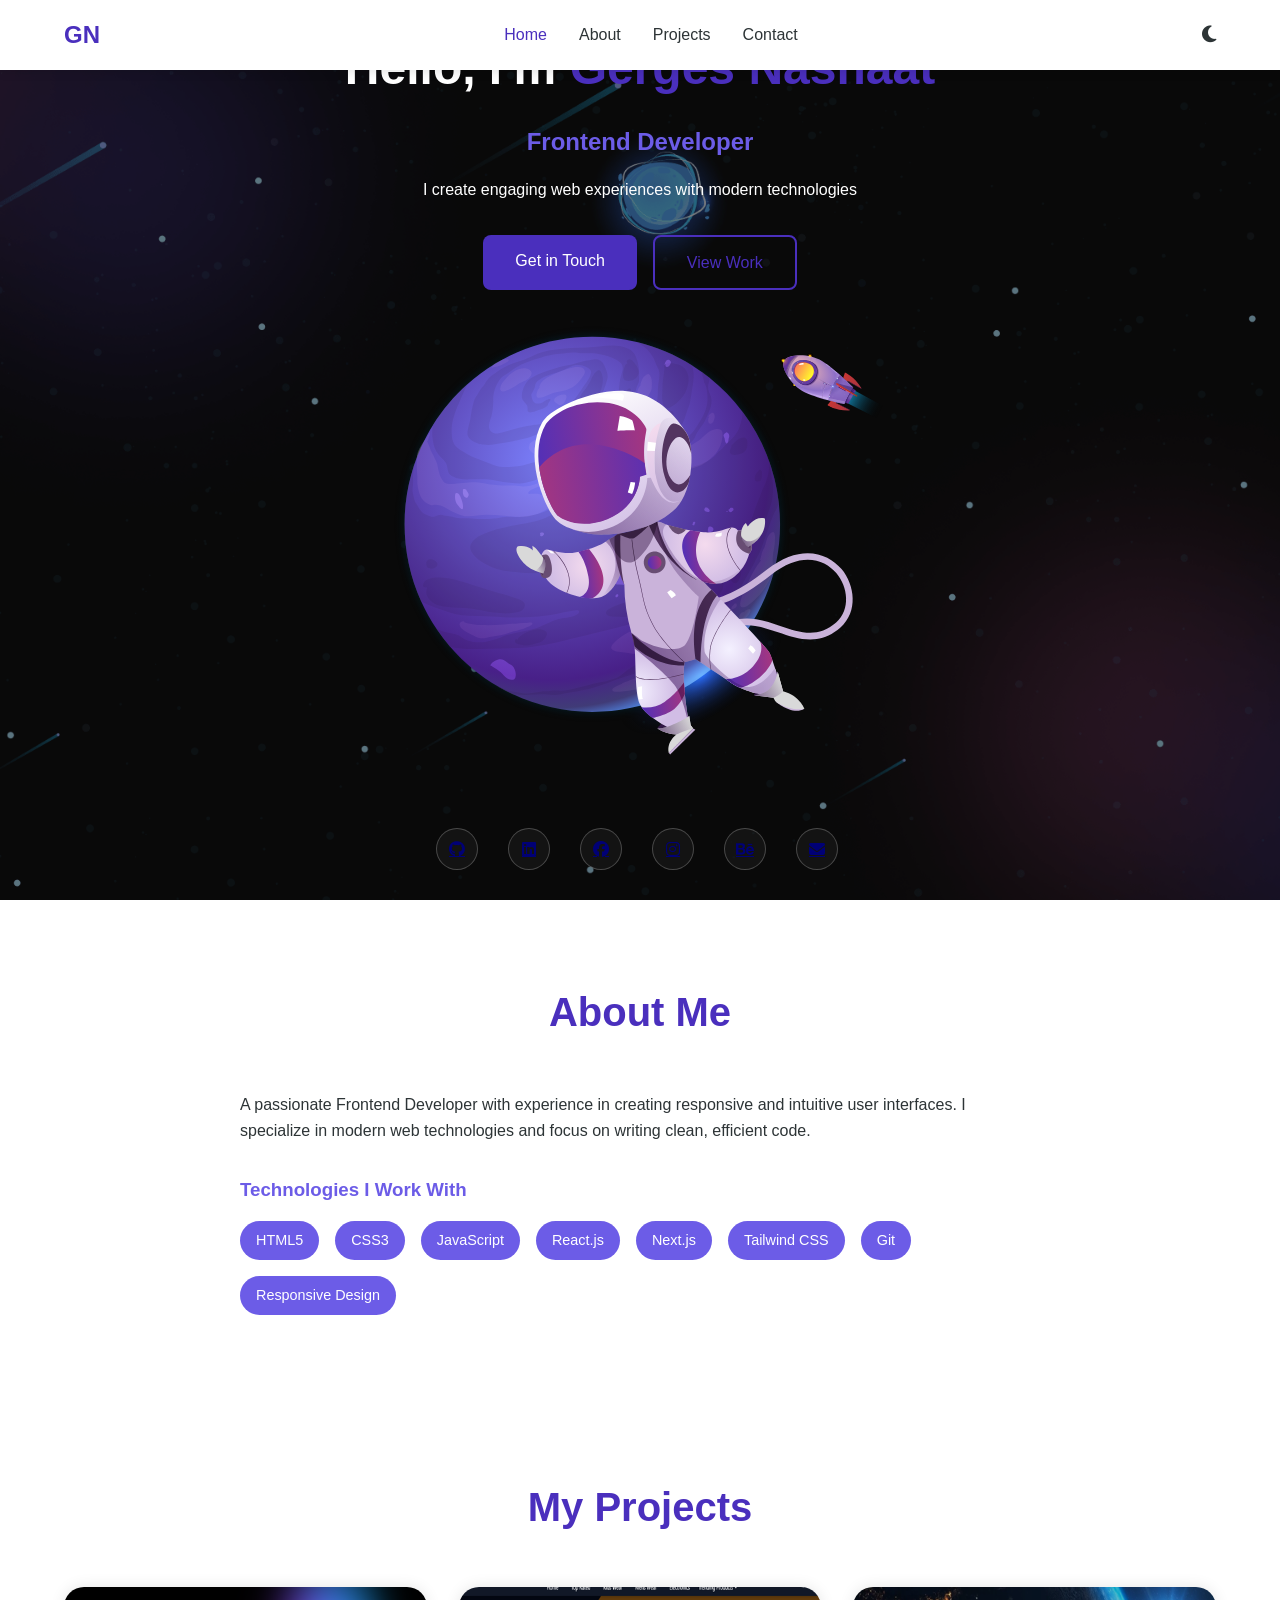
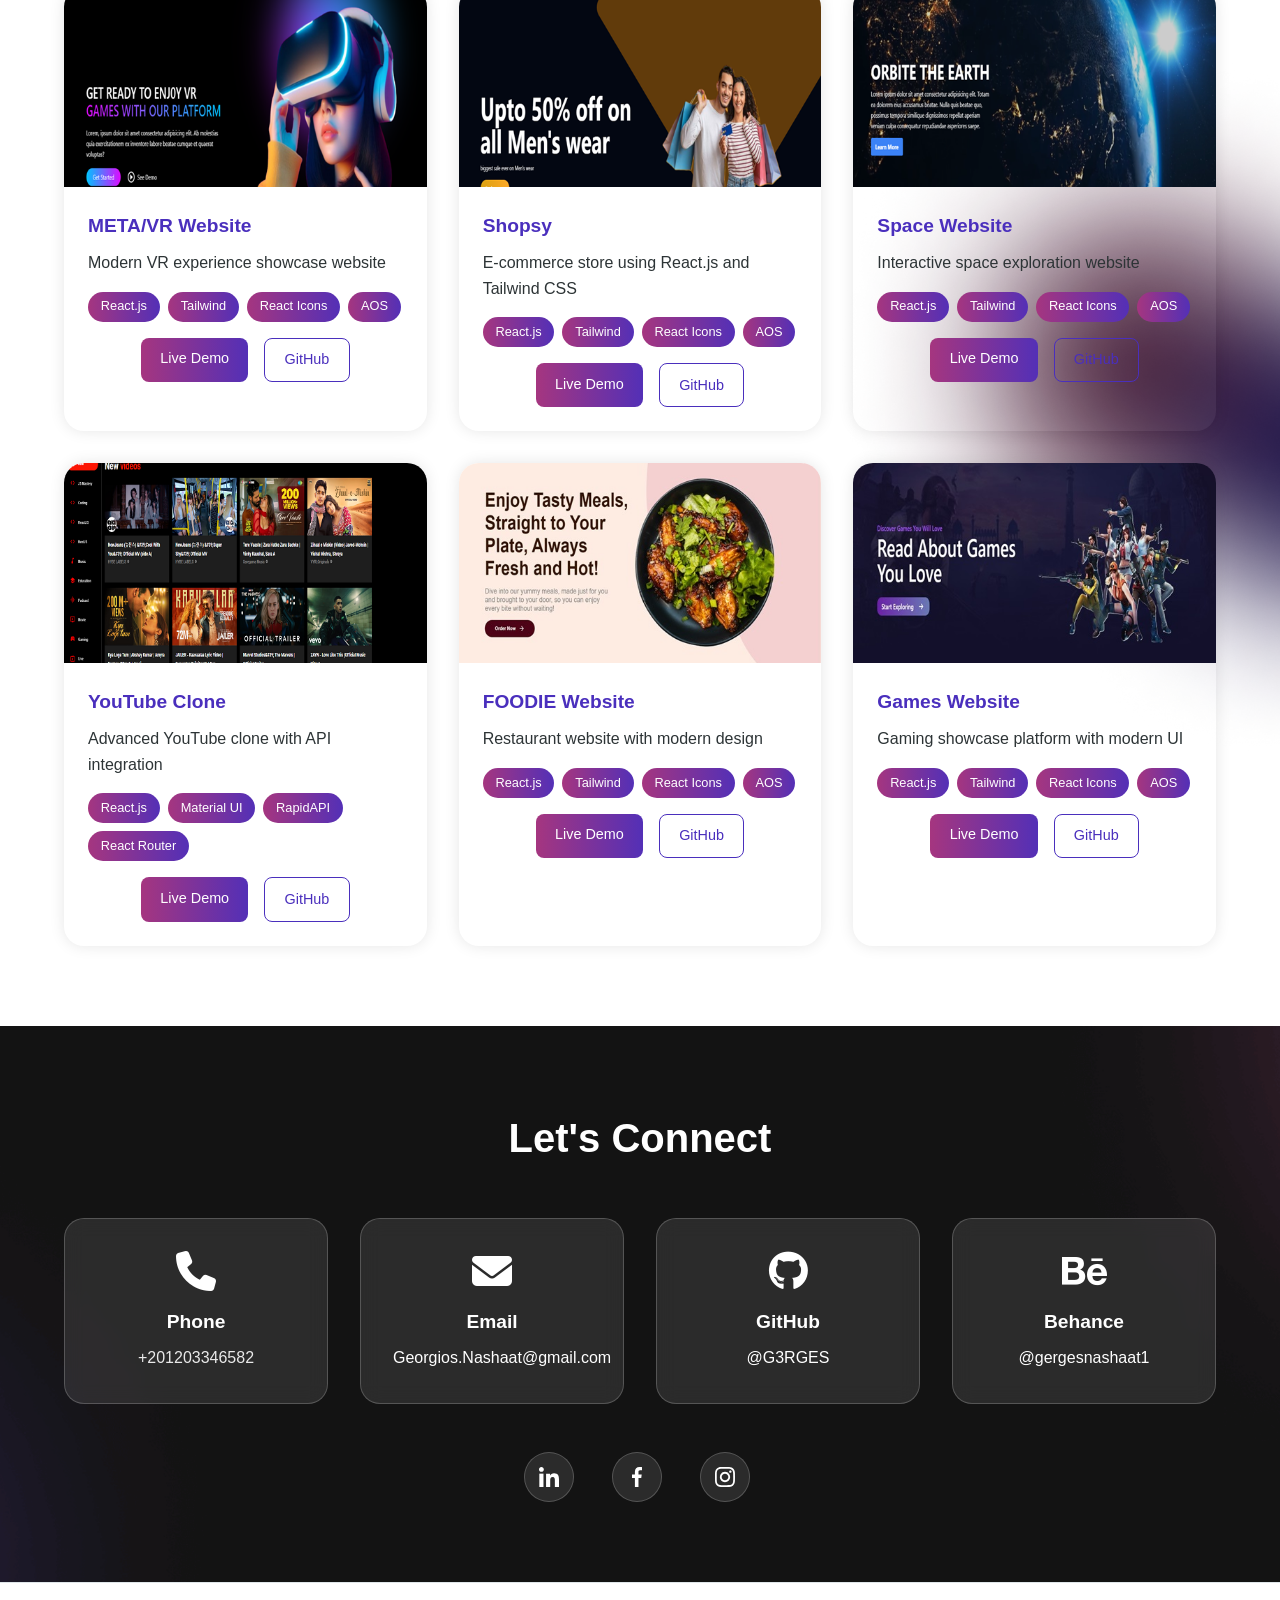
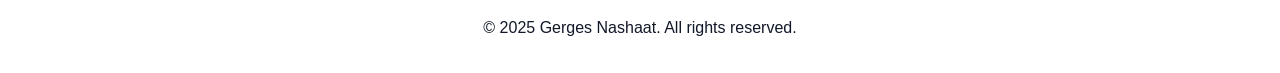
==== index.html @ 2df286c9 "ADD files" ====
<!DOCTYPE html>
<html lang="en">
  <head>
    <meta charset="UTF-8" />
    <meta name="viewport" content="width=device-width, initial-scale=1.0" />
    <title>Gerges Nashaat - Portfolio</title>
    <!-- CSS Files -->
    <link rel="stylesheet" href="css/styles.css" />
    <link rel="stylesheet" href="css/animations.css" />
    <!-- Font Awesome -->
    <link
      rel="stylesheet"
      href="https://cdnjs.cloudflare.com/ajax/libs/font-awesome/6.4.0/css/all.min.css"
    />
    <!-- Google Fonts -->
    <link
      href="https://fonts.googleapis.com/css2?family=Poppins:wght@400;500;600;700&display=swap"
      rel="stylesheet"
    />
  </head>
  <body>
    <!-- Navigation -->
    <nav class="navbar">
      <div class="nav-brand">GN</div>
      <div class="nav-menu">
        <a href="#home" class="nav-link active">Home</a>
        <a href="#about" class="nav-link">About</a>
        <a href="#projects" class="nav-link">Projects</a>
        <a href="#contact" class="nav-link">Contact</a>
      </div>
      <div class="theme-toggle">
        <i class="fas fa-moon"></i>
      </div>
    </nav>

    <!-- Hero Section -->
    <section id="home" class="hero">
      <div class="hero-content">
        <h1>Hello, I'm <span class="highlight">Gerges Nashaat</span></h1>
        <h2>Frontend Developer</h2>
        <p>I create engaging web experiences with modern technologies</p>
        <div class="cta-buttons">
          <a href="#contact" class="btn primary">Get in Touch</a>
          <a href="#projects" class="btn secondary">View Work</a>
        </div>
      </div>
      <div class="hero-image">
        <img src="assets/img/header-img.svg" alt="Hero Illustration" />
      </div>
      <div class="social-links">
        <a
          href="https://github.com/G3RGES"
          target="_blank"
          rel="noopener noreferrer"
        >
          <i class="fab fa-github"></i>
        </a>
        <a
          href="https://www.linkedin.com/in/gergesnashaat/"
          target="_blank"
          rel="noopener noreferrer"
        >
          <i class="fab fa-linkedin"></i>
        </a>
        <a
          href="https://www.facebook.com/gerges.nashaat.95"
          target="_blank"
          rel="noopener noreferrer"
        >
          <i class="fab fa-facebook"></i>
        </a>
        <a
          href="https://www.instagram.com/gergesnashaat/"
          target="_blank"
          rel="noopener noreferrer"
        >
          <i class="fab fa-instagram"></i>
        </a>
        <a
          href="https://www.behance.net/gergesnashaat1"
          target="_blank"
          rel="noopener noreferrer"
        >
          <i class="fab fa-behance"></i>
        </a>
        <a href="mailto:Georgios.Nashaat@gmail.com">
          <i class="fas fa-envelope"></i>
        </a>
      </div>
    </section>

    <!-- About Section -->
    <section id="about" class="about">
      <h2 class="section-title">About Me</h2>
      <div class="about-content">
        <div class="about-text">
          <p>
            A passionate Frontend Developer with experience in creating
            responsive and intuitive user interfaces. I specialize in modern web
            technologies and focus on writing clean, efficient code.
          </p>
          <div class="skills">
            <div class="skill-category">
              <h3>Technologies I Work With</h3>
              <div class="skill-items">
                <span class="skill-item">HTML5</span>
                <span class="skill-item">CSS3</span>
                <span class="skill-item">JavaScript</span>
                <span class="skill-item">React.js</span>
                <span class="skill-item">Next.js</span>
                <span class="skill-item">Tailwind CSS</span>
                <span class="skill-item">Git</span>
                <span class="skill-item">Responsive Design</span>
              </div>
            </div>
          </div>
        </div>
      </div>
    </section>

    <!-- Projects Section -->
    <section id="projects" class="projects">
      <h2 class="section-title">My Projects</h2>
      <div class="project-grid">
        <!-- Project cards will be dynamically added here -->
      </div>
    </section>

    <!-- Contact Section -->
    <section id="contact" class="contact">
      <h2 class="section-title">Let's Connect</h2>
      <div class="contact-content">
        <div class="contact-grid">
          <div class="contact-card">
            <i class="fas fa-phone"></i>
            <h3>Phone</h3>
            <p>+201203346582</p>
          </div>
          <div class="contact-card">
            <i class="fas fa-envelope"></i>
            <h3>Email</h3>
            <a href="mailto:Georgios.Nashaat@gmail.com"
              >Georgios.Nashaat@gmail.com</a
            >
          </div>
          <div class="contact-card">
            <i class="fab fa-github"></i>
            <h3>GitHub</h3>
            <a
              href="https://github.com/G3RGES"
              target="_blank"
              rel="noopener noreferrer"
              >@G3RGES</a
            >
          </div>
          <div class="contact-card">
            <i class="fab fa-behance"></i>
            <h3>Behance</h3>
            <a
              href="https://www.behance.net/gergesnashaat1"
              target="_blank"
              rel="noopener noreferrer"
              >@gergesnashaat1</a
            >
          </div>
        </div>
        <div
          class="social-links"
          style="margin-top: 3rem; justify-content: center"
        >
          <a
            href="https://www.linkedin.com/in/gergesnashaat/"
            target="_blank"
            rel="noopener noreferrer"
          >
            <img src="assets/img/nav-icon1.svg" alt="LinkedIn" />
          </a>
          <a
            href="https://www.facebook.com/gerges.nashaat.95"
            target="_blank"
            rel="noopener noreferrer"
          >
            <img src="assets/img/nav-icon2.svg" alt="Facebook" />
          </a>
          <a
            href="https://www.instagram.com/gergesnashaat/"
            target="_blank"
            rel="noopener noreferrer"
          >
            <img src="assets/img/nav-icon3.svg" alt="Instagram" />
          </a>
        </div>
      </div>
    </section>

    <!-- Footer -->
    <footer class="footer">
      <div class="footer-content">
        <p>&copy; 2025 Gerges Nashaat. All rights reserved.</p>
      </div>
    </footer>

    <!-- JavaScript Files -->
    <script src="js/main.js"></script>
    <script src="js/animations.js"></script>
    <script src="js/projects.js"></script>
  </body>
</html>
---- css/styles.css ----
/* Base Styles */
:root {
  --primary-color: #4a2fbd;
  --secondary-color: #aa367c;
  --text-color: #2d3436;
  --bg-color: #ffffff;
  --accent-color: #6c5ce7;
  --border-color: #dfe6e9;
  --gradient: linear-gradient(90.21deg, #aa367c -5.91%, #4a2fbd 111.58%);
  --hover-color: #a29bfe;
  --transition: all 0.3s ease;
} /* Dark Theme Colors */
[data-theme="dark"] {
  --primary-color: #818cf8;
  --secondary-color: #6366f1;
  --text-color: #f3f4f6;
  --bg-color: #111827;
  --accent-color: #4f46e5;
  --border-color: #374151;
}

* {
  margin: 0;
  padding: 0;
  box-sizing: border-box;
}

html {
  scroll-behavior: smooth;
}

body {
  font-family: "Inter", sans-serif;
  line-height: 1.6;
  color: var(--text-color);
  background-color: var(--bg-color);
  transition: var(--transition);
}

/* Navigation */
.navbar {
  position: fixed;
  top: 0;
  width: 100%;
  display: flex;
  justify-content: space-between;
  align-items: center;
  padding: 1rem 5%;
  background-color: var(--bg-color);
  box-shadow: 0 2px 10px rgba(0, 0, 0, 0.1);
  z-index: 1000;
}

.nav-brand {
  font-size: 1.5rem;
  font-weight: 700;
  color: var(--primary-color);
}

.nav-menu {
  display: flex;
  gap: 2rem;
}

.nav-link {
  text-decoration: none;
  color: var(--text-color);
  font-weight: 500;
  transition: var(--transition);
}

.nav-link:hover,
.nav-link.active {
  color: var(--primary-color);
}

.theme-toggle {
  cursor: pointer;
  font-size: 1.2rem;
}

/* Hero Section */
.hero {
  min-height: 100vh;
  display: flex;
  flex-direction: column;
  justify-content: center;
  align-items: center;
  padding: 0 5%;
  text-align: center;
  background-image: url("../assets/img/banner-bg.png");
  background-position: top center;
  background-size: cover;
  background-repeat: no-repeat;
  position: relative;
}

.hero::before {
  content: "";
  position: absolute;
  top: 0;
  left: 0;
  right: 0;
  bottom: 0;
  background: rgba(0, 0, 0, 0.5);
  z-index: 1;
}

.hero-content {
  position: relative;
  z-index: 2;
  color: white;
}

.hero-image {
  position: relative;
  z-index: 2;
  margin-top: 2rem;
  max-width: 500px;
  animation: floatAnimation 3s ease-in-out infinite;
}

.hero-image img {
  width: 100%;
  height: auto;
}

@keyframes floatAnimation {
  0% {
    transform: translateY(0);
  }
  50% {
    transform: translateY(-20px);
  }
  100% {
    transform: translateY(0);
  }
}

.hero-content h1 {
  font-size: 3rem;
  margin-bottom: 1rem;
}

.hero-content h2 {
  font-size: 1.5rem;
  color: var(--accent-color);
  margin-bottom: 1rem;
}

.highlight {
  color: var(--primary-color);
}

.cta-buttons {
  margin-top: 2rem;
  display: flex;
  gap: 1rem;
  justify-content: center;
}

.btn {
  padding: 0.8rem 2rem;
  border-radius: 8px;
  text-decoration: none;
  font-weight: 500;
  transition: var(--transition);
}

.btn.primary {
  background-color: var(--primary-color);
  color: white;
}

.btn.secondary {
  background-color: transparent;
  border: 2px solid var(--primary-color);
  color: var(--primary-color);
}

.btn:hover {
  transform: translateY(-2px);
}

.social-links {
  margin-top: 3rem;
  display: flex;
  gap: 1.5rem;
}

.social-links a {
  width: 42px;
  height: 42px;
  background: rgba(217, 217, 217, 0.1);
  display: flex;
  align-items: center;
  justify-content: center;
  border-radius: 50%;
  margin-right: 6px;
  border: 1px solid rgba(255, 255, 255, 0.5);
  transition: var(--transition);
}

.social-links a img {
  width: 50%;
  filter: brightness(0) invert(1);
  transition: var(--transition);
}

.social-links a:hover {
  background: black;
  color: #111827;
  transform: translateY(-2px);
}

.social-links a:hover img {
  filter: brightness(0);
}

/* About Section */
.about {
  padding: 5rem 5%;
}

.section-title {
  font-size: 2.5rem;
  text-align: center;
  margin-bottom: 3rem;
  color: var(--primary-color);
}

.about-content {
  max-width: 800px;
  margin: 0 auto;
}

.skills {
  margin-top: 2rem;
}

.skill-category h3 {
  margin-bottom: 1rem;
  color: var(--accent-color);
}

.skill-items {
  display: flex;
  flex-wrap: wrap;
  gap: 1rem;
}

.skill-item {
  background-color: var(--accent-color);
  color: white;
  padding: 0.5rem 1rem;
  border-radius: 20px;
  font-size: 0.9rem;
}

/* Projects Section */
.projects {
  padding: 5rem 5%;
  background-color: var(--bg-color);
  background-image: url("../assets/img/color-sharp2.png");
  background-position: right center;
  background-repeat: no-repeat;
  background-size: 35% auto;
}

.project-grid {
  display: grid;
  grid-template-columns: repeat(auto-fit, minmax(300px, 1fr));
  gap: 2rem;
  max-width: 1200px;
  margin: 0 auto;
}

.project-card {
  background: rgba(255, 255, 255, 0.05);
  border-radius: 20px;
  overflow: hidden;
  box-shadow: 0 0 15px rgba(0, 0, 0, 0.1);
  transition: var(--transition);
}

.project-image {
  position: relative;
  overflow: hidden;
  height: 200px;
}

.project-image img {
  width: 100%;
  height: 100%;
  object-fit: cover;
  transition: transform 0.5s ease;
}

.project-card:hover .project-image img {
  transform: scale(1.1);
}

.project-info {
  padding: 1.5rem;
}

.project-info h3 {
  color: var(--primary-color);
  margin-bottom: 0.5rem;
  font-size: 1.2rem;
}

.project-technologies {
  display: flex;
  flex-wrap: wrap;
  gap: 0.5rem;
  margin: 1rem 0;
}

.tech-tag {
  background: var(--gradient);
  color: white;
  padding: 0.3rem 0.8rem;
  border-radius: 15px;
  font-size: 0.8rem;
}

.project-links {
  display: flex;
  gap: 1rem;
  margin-top: 1rem;
  justify-content: center;
}

.project-links .btn {
  font-size: 0.9rem;
  padding: 0.6rem 1.2rem;
}

.project-links .btn.primary {
  background: var(--gradient);
  border: none;
}

.project-links .btn.secondary {
  border: 1px solid var(--primary-color);
  color: var(--primary-color);
}

.project-links .btn:hover {
  opacity: 0.9;
  transform: translateY(-2px);
  box-shadow: 0 5px 15px rgba(0, 0, 0, 0.1);
}

.hover-lift {
  transition: transform 0.3s ease;
}

.hover-lift:hover {
  transform: translateY(-10px);
}

/* Contact Section */
.contact {
  padding: 5rem 5%;
  background: var(--gradient);
  color: white;
  position: relative;
  overflow: hidden;
  background-image: url("../assets/img/footer-bg.png");
  background-position: center;
  background-size: cover;
  background-repeat: no-repeat;
}

.contact::before {
  content: "";
  position: absolute;
  top: 0;
  left: 0;
  width: 100%;
  height: 100%;
  background: rgba(0, 0, 0, 0.1);
  z-index: 1;
}

.contact .section-title {
  position: relative;
  z-index: 2;
  color: white;
}

.contact-content {
  position: relative;
  z-index: 2;
  max-width: 1200px;
  margin: 0 auto;
}

.contact-grid {
  display: grid;
  grid-template-columns: repeat(auto-fit, minmax(250px, 1fr));
  gap: 2rem;
  margin-top: 3rem;
}

.contact-card {
  background: rgba(255, 255, 255, 0.1);
  backdrop-filter: blur(10px);
  padding: 2rem;
  border-radius: 20px;
  text-align: center;
  transition: var(--transition);
  border: 1px solid rgba(255, 255, 255, 0.2);
}

.contact-card:hover {
  transform: translateY(-10px);
  background: rgba(255, 255, 255, 0.2);
  box-shadow: 0 10px 30px rgba(0, 0, 0, 0.1);
}

.contact-card i {
  font-size: 2.5rem;
  margin-bottom: 1rem;
  color: white;
}

.contact-card h3 {
  margin-bottom: 0.5rem;
  color: white;
  font-size: 1.2rem;
}

.contact-card a {
  color: white;
  text-decoration: none;
  transition: var(--transition);
}

.contact-card a:hover {
  color: var(--accent-color);
}

.contact-card p {
  color: rgba(255, 255, 255, 0.9);
}

.contact .social-links {
  margin-top: 3rem;
  display: flex;
  justify-content: center;
  gap: 2rem;
}

.contact .social-links a {
  color: white;
  font-size: 1.8rem;
  transition: var(--transition);
  width: 50px;
  height: 50px;
  display: flex;
  align-items: center;
  justify-content: center;
  border-radius: 50%;
  background: rgba(255, 255, 255, 0.1);
  border: 1px solid rgba(255, 255, 255, 0.2);
}

.contact .social-links a img {
  width: 20px;
  height: 20px;
  filter: brightness(0) invert(1);
  transition: var(--transition);
}

.contact .social-links a:hover {
  /* background: white; */
  color: #111827;
  transform: translateY(-5px);
}

.contact .social-links a:hover img {
  filter: none;
} /* Footer */
.footer {
  padding: 2rem 5%;
  text-align: center;
  background-color: var(--bg-color);
  color: #111827;
  border-top: 1px solid var(--border-color);
}

/* Responsive Design */
@media (max-width: 768px) {
  .nav-menu {
    display: none;
  }

  .hero-content h1 {
    font-size: 2rem;
  }

  .project-grid {
    grid-template-columns: 1fr;
  }
}
---- css/animations.css ----
/* Animations */
@keyframes fadeIn {
  from {
    opacity: 0;
    transform: translateY(20px);
  }
  to {
    opacity: 1;
    transform: translateY(0);
  }
}

@keyframes slideIn {
  from {
    transform: translateX(-100%);
  }
  to {
    transform: translateX(0);
  }
}

@keyframes scaleIn {
  from {
    transform: scale(0.8);
    opacity: 0;
  }
  to {
    transform: scale(1);
    opacity: 1;
  }
}

/* Animation Classes */
.fade-in {
  animation: fadeIn 1s ease forwards;
}

.slide-in {
  animation: slideIn 0.8s ease forwards;
}

.scale-in {
  animation: scaleIn 0.5s ease forwards;
}

/* Animate elements when they become visible */
.animate-on-scroll {
  opacity: 0;
  transform: translateY(20px);
  transition: opacity 0.6s ease, transform 0.6s ease;
}

.animate-on-scroll.visible {
  opacity: 1;
  transform: translateY(0);
}

/* Hover Animations */
.hover-lift {
  transition: transform 0.3s ease;
}

.hover-lift:hover {
  transform: translateY(-5px);
}

.hover-glow {
  transition: box-shadow 0.3s ease;
}

.hover-glow:hover {
  box-shadow: 0 0 15px var(--primary-color);
}
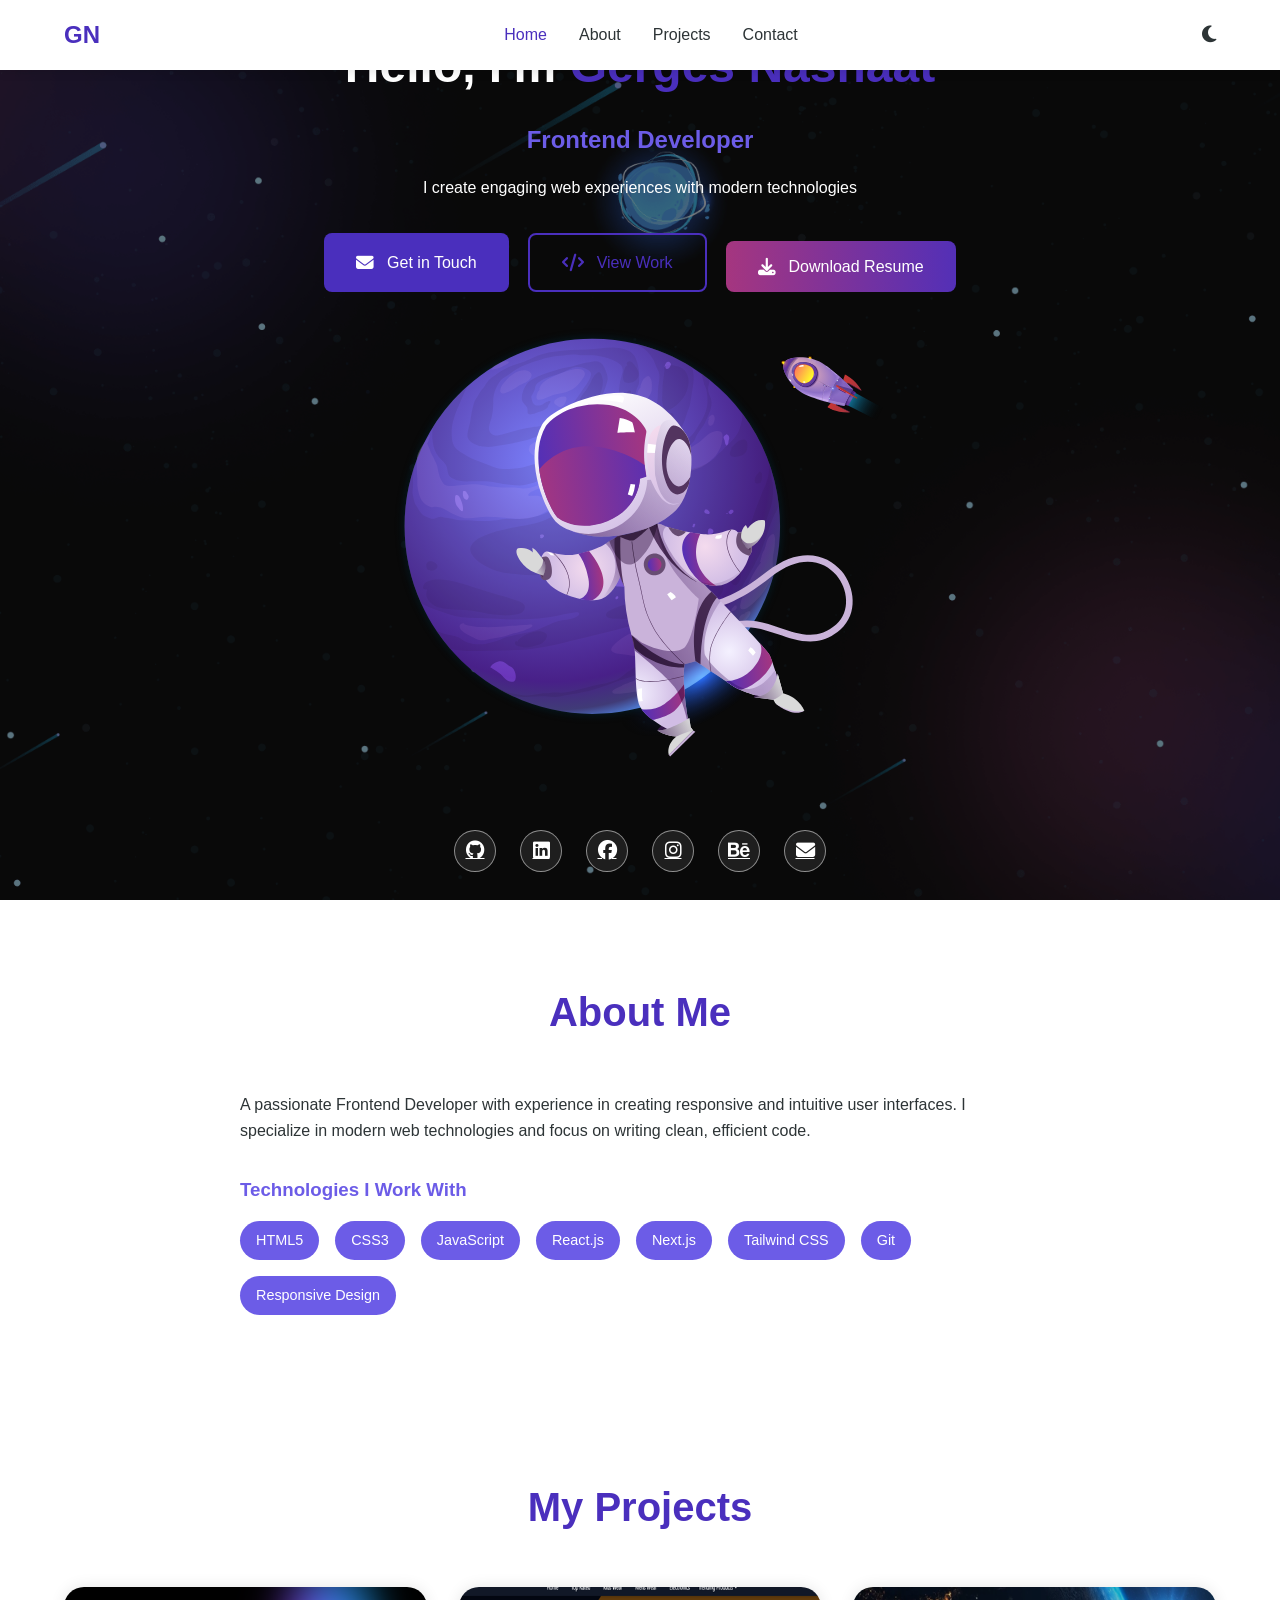
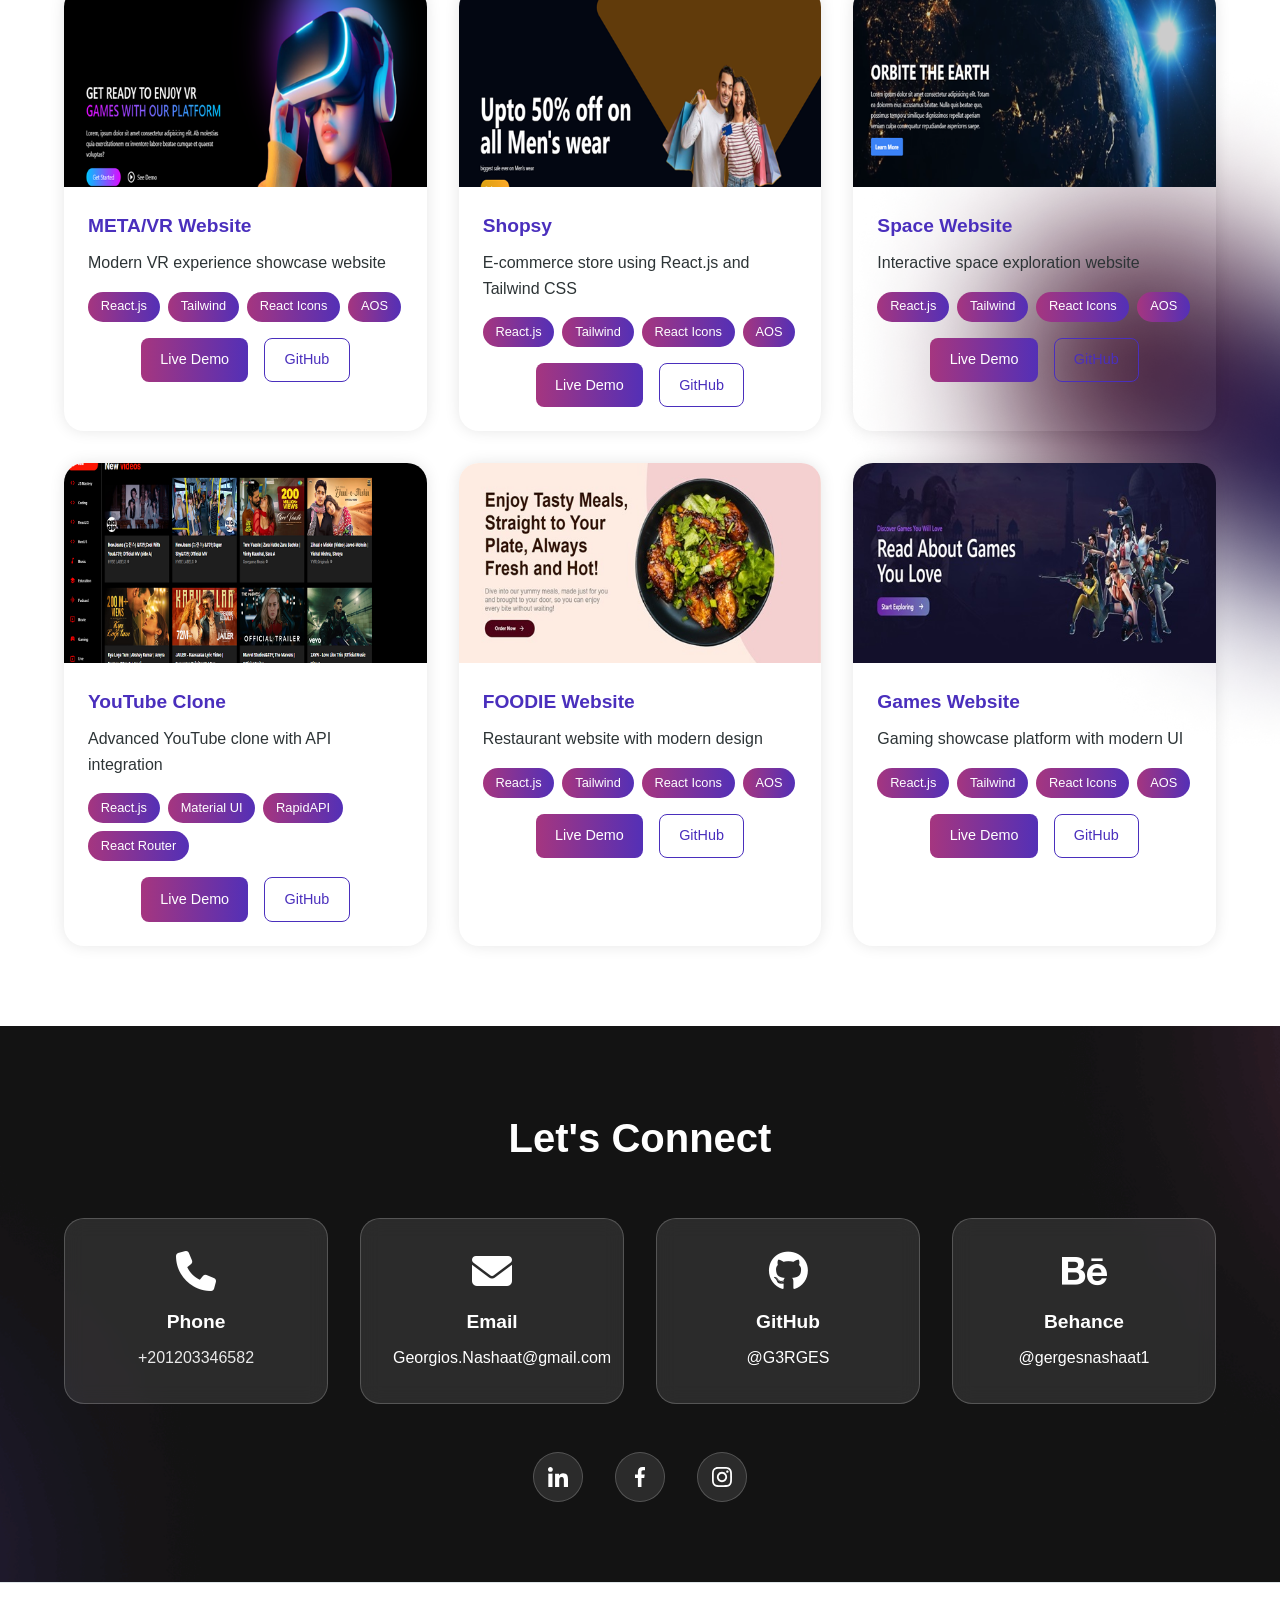
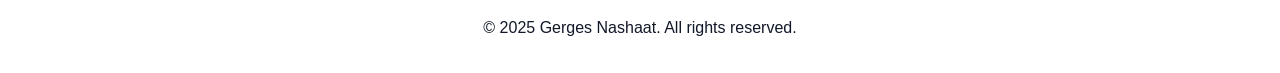
==== commit 81e6fea6: "Update index.html" ====
--- a/index.html
+++ b/index.html
@@ -40,8 +40,21 @@
         <h2>Frontend Developer</h2>
         <p>I create engaging web experiences with modern technologies</p>
         <div class="cta-buttons">
-          <a href="#contact" class="btn primary">Get in Touch</a>
-          <a href="#projects" class="btn secondary">View Work</a>
+          <a href="#contact" class="btn primary">
+            <i class="fas fa-envelope"></i> Get in Touch
+          </a>
+          <a href="#projects" class="btn secondary">
+            <i class="fas fa-code"></i> View Work
+          </a>
+          <a
+            href="https://drive.google.com/file/d/1QNKcE3IFtMbjqRCV75UNqt_eO3OHC0xM/view?usp=sharing"
+            target="_blank"
+            rel="noopener noreferrer"
+            class="btn primary resume-btn"
+            onclick="downloadCV(); return false;"
+          >
+            <i class="fas fa-download"></i> Download Resume
+          </a>
         </div>
       </div>
       <div class="hero-image">
--- a/css/styles.css
+++ b/css/styles.css
@@ -155,8 +155,9 @@
 .cta-buttons {
   margin-top: 2rem;
   display: flex;
-  gap: 1rem;
-  justify-content: center;
+  gap: 1.2rem;
+  justify-content: center;
+  flex-wrap: wrap;
 }
 
 .btn {
@@ -165,6 +166,28 @@
   text-decoration: none;
   font-weight: 500;
   transition: var(--transition);
+  display: inline-flex;
+  align-items: center;
+  gap: 0.8rem;
+  cursor: pointer;
+  font-size: 1rem;
+}
+
+.btn i {
+  font-size: 1.1rem;
+}
+
+.resume-btn {
+  background: var(--gradient);
+  border: none;
+  margin-top: 0.5rem;
+  color: white;
+}
+
+.resume-btn:hover {
+  opacity: 0.95;
+  box-shadow: 0 4px 15px rgba(0, 0, 0, 0.2);
+  transform: translateY(-3px);
 }
 
 .btn.primary {
@@ -182,13 +205,16 @@
   transform: translateY(-2px);
 }
 
-.social-links {
+.hero .social-links {
   margin-top: 3rem;
   display: flex;
   gap: 1.5rem;
-}
-
-.social-links a {
+  justify-content: center;
+  position: relative;
+  z-index: 3;
+}
+
+.hero .social-links a {
   width: 42px;
   height: 42px;
   background: rgba(217, 217, 217, 0.1);
@@ -196,25 +222,25 @@
   align-items: center;
   justify-content: center;
   border-radius: 50%;
-  margin-right: 6px;
   border: 1px solid rgba(255, 255, 255, 0.5);
   transition: var(--transition);
-}
-
-.social-links a img {
-  width: 50%;
-  filter: brightness(0) invert(1);
-  transition: var(--transition);
-}
-
-.social-links a:hover {
-  background: black;
-  color: #111827;
+  color: white;
+  font-size: 1.2rem;
+  backdrop-filter: blur(4px);
+}
+
+.hero .social-links a i {
+  transition: var(--transition);
+}
+
+.hero .social-links a:hover {
+  background: white;
   transform: translateY(-2px);
-}
-
-.social-links a:hover img {
-  filter: brightness(0);
+  border-color: transparent;
+}
+
+.hero .social-links a:hover i {
+  color: var(--primary-color);
 }
 
 /* About Section */
@@ -476,13 +502,13 @@
 }
 
 .contact .social-links a:hover {
-  /* background: white; */
-  color: #111827;
+  background: white;
   transform: translateY(-5px);
+  border-color: transparent;
 }
 
 .contact .social-links a:hover img {
-  filter: none;
+  filter: brightness(0);
 } /* Footer */
 .footer {
   padding: 2rem 5%;
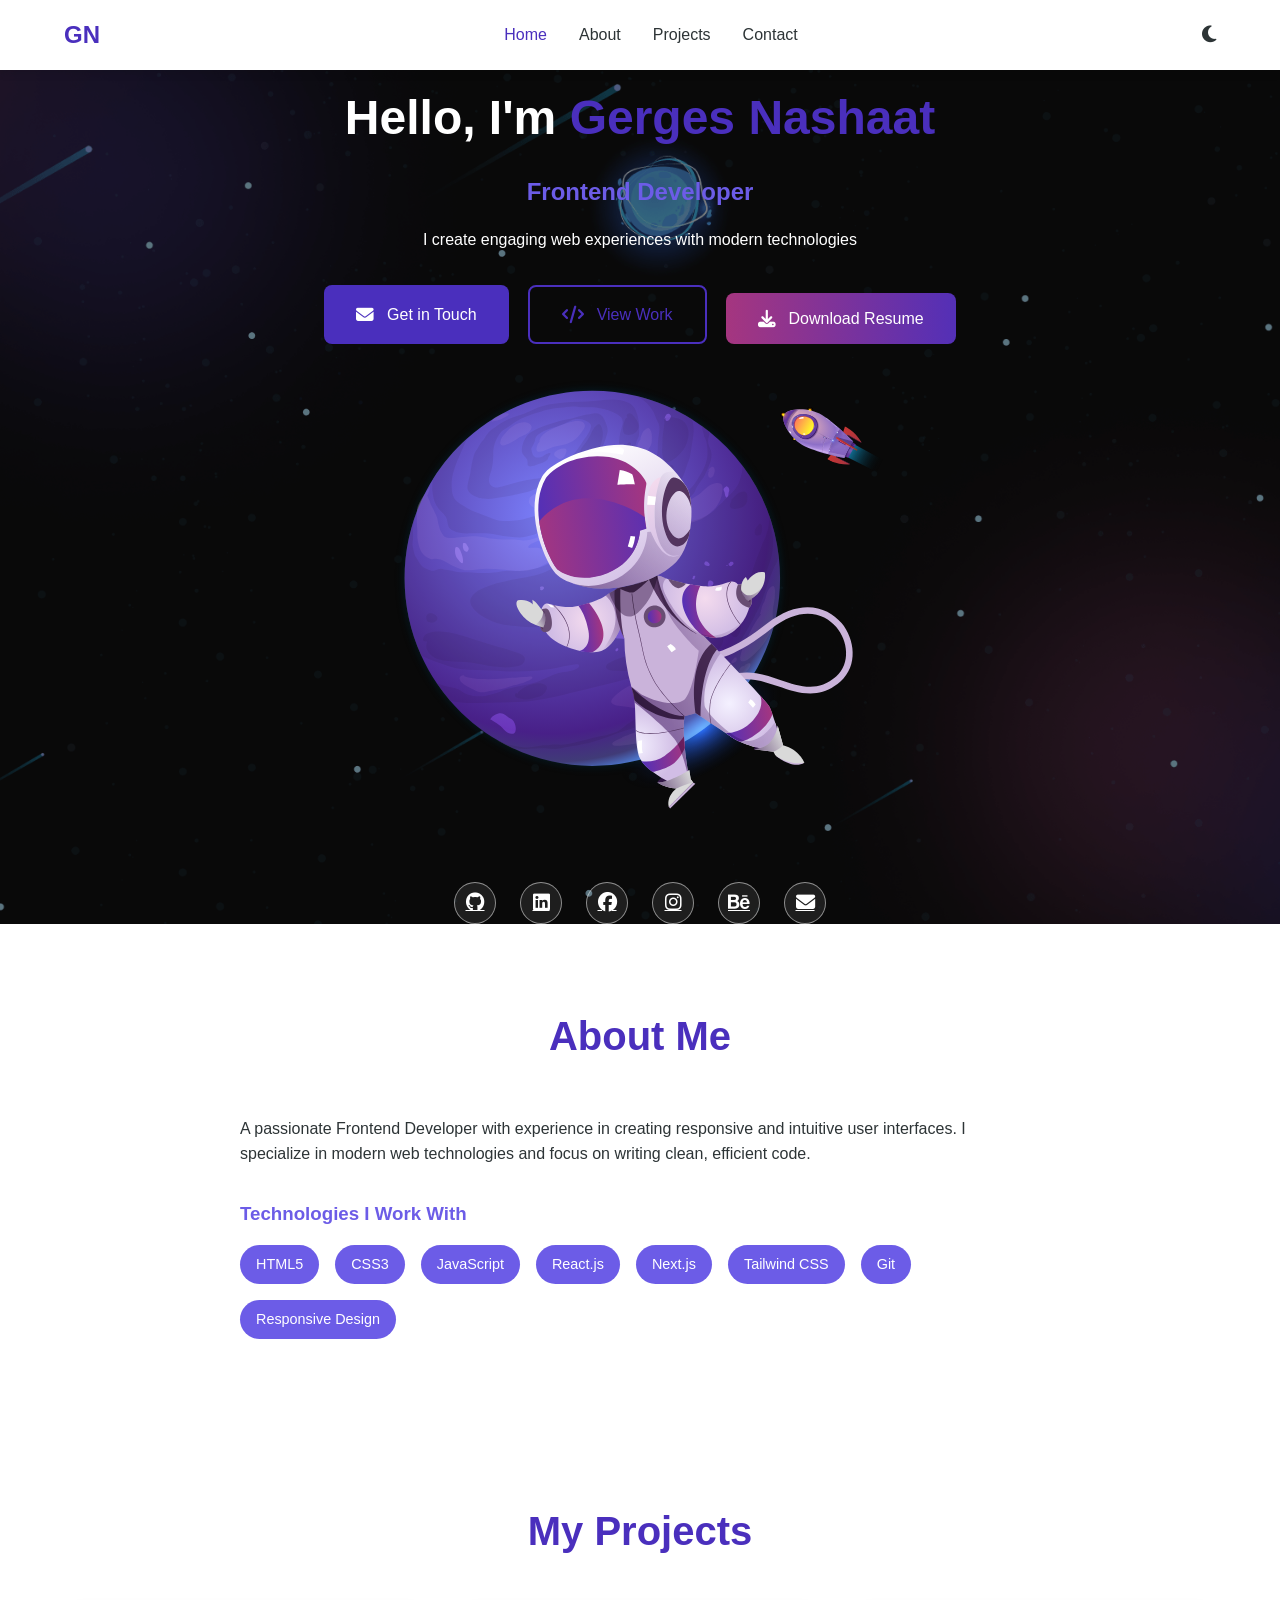
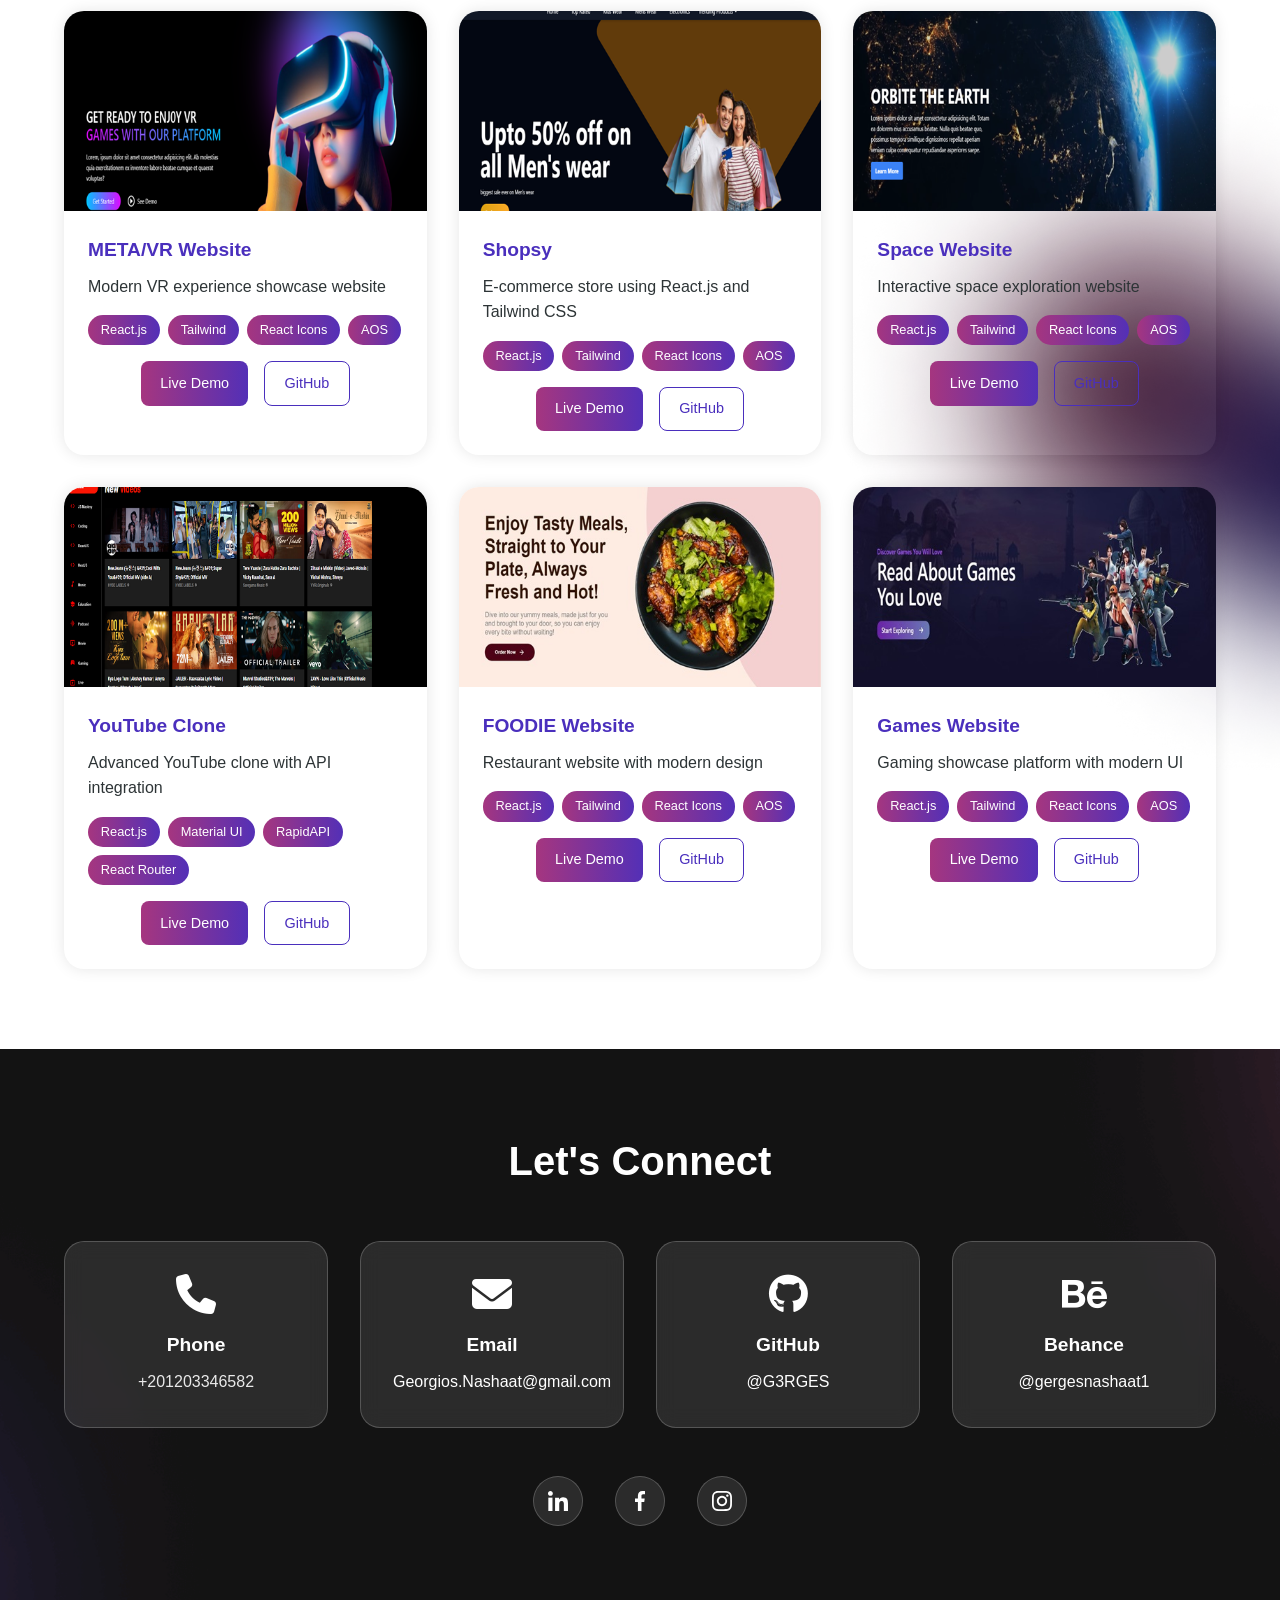
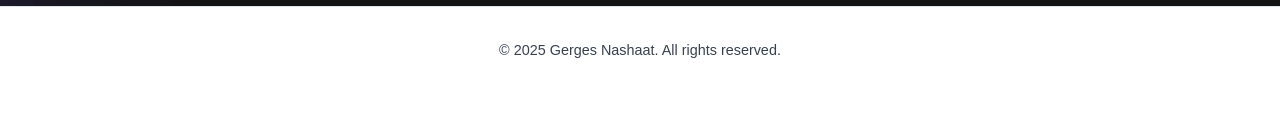
==== commit 6ceb6634: "Update index.html" ====
--- a/index.html
+++ b/index.html
@@ -3,6 +3,11 @@
   <head>
     <meta charset="UTF-8" />
     <meta name="viewport" content="width=device-width, initial-scale=1.0" />
+    <link
+      rel="shortcut icon"
+      href="./assets/img/header-img.svg"
+      type="image/x-icon"
+    />
     <title>Gerges Nashaat - Portfolio</title>
     <!-- CSS Files -->
     <link rel="stylesheet" href="css/styles.css" />
@@ -35,7 +40,7 @@
 
     <!-- Hero Section -->
     <section id="home" class="hero">
-      <div class="hero-content">
+      <div class="hero-content" style="margin-top: 80px">
         <h1>Hello, I'm <span class="highlight">Gerges Nashaat</span></h1>
         <h2>Frontend Developer</h2>
         <p>I create engaging web experiences with modern technologies</p>
--- a/css/styles.css
+++ b/css/styles.css
@@ -516,6 +516,12 @@
   background-color: var(--bg-color);
   color: #111827;
   border-top: 1px solid var(--border-color);
+  font-size: 0.9rem;
+  margin-bottom: 20px;
+  position: relative;
+  z-index: 2;
+
+  color: #374151;
 }
 
 /* Responsive Design */
